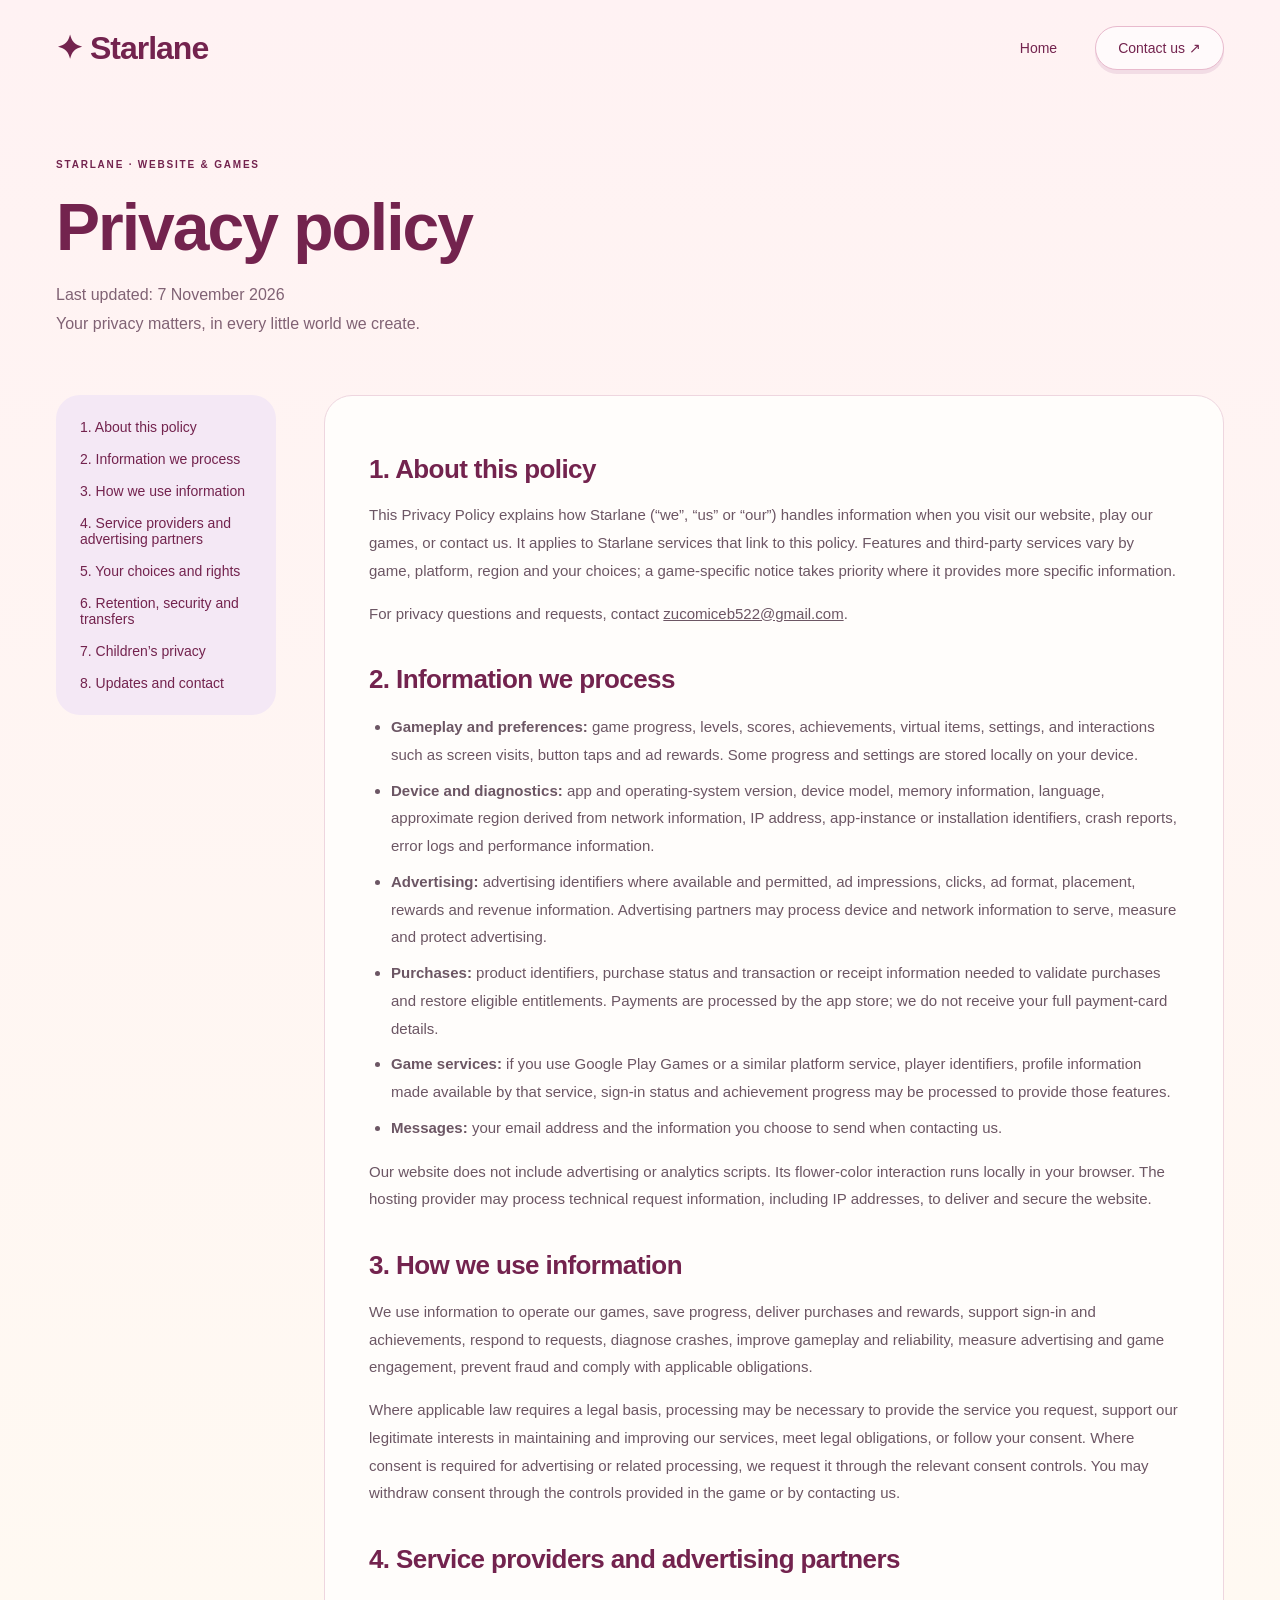
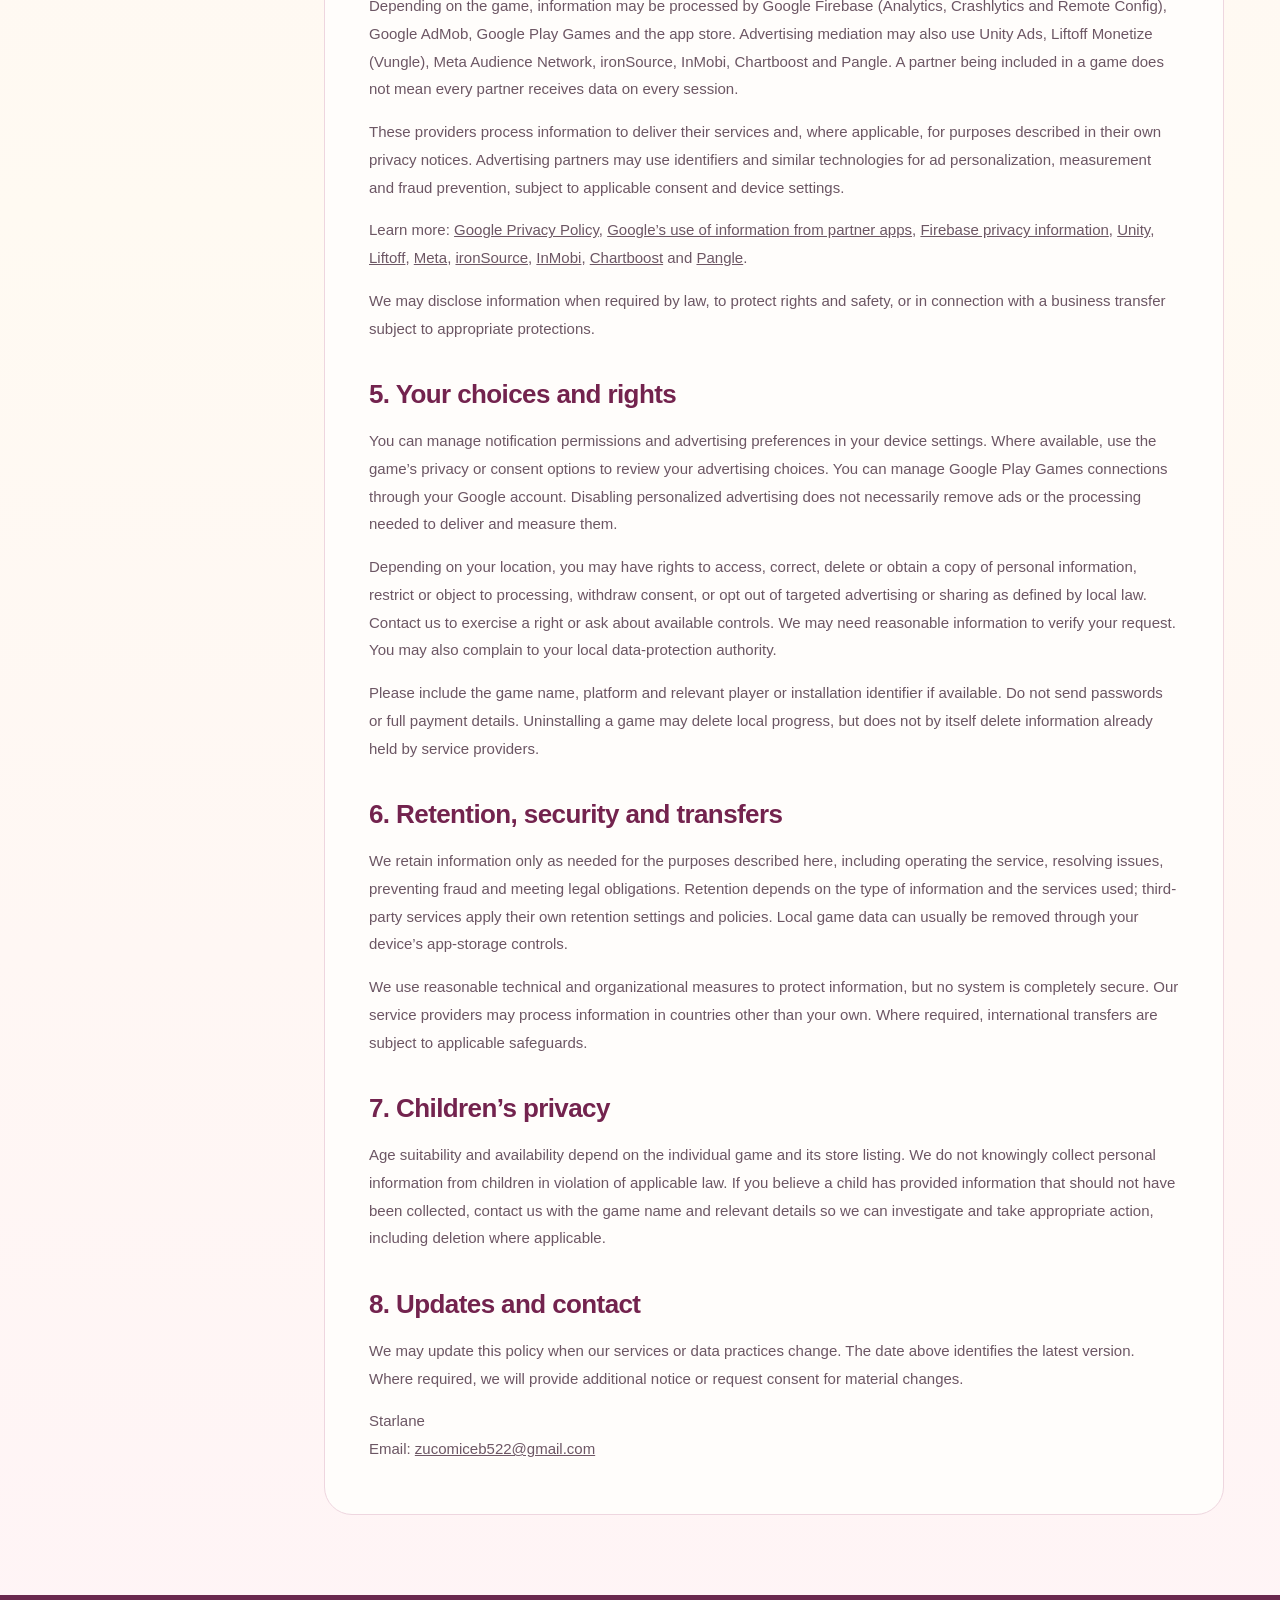
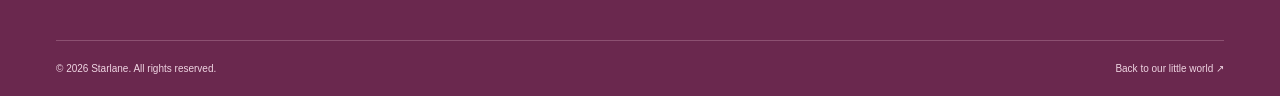
==== privacy.html @ 1c05ff97 "Redesign Starlane website and add general privacy policy" ====
<!doctype html>
<html lang="en"><head><meta charset="utf-8"><meta name="viewport" content="width=device-width, initial-scale=1"><title>Privacy Policy — Starlane</title><meta name="description" content="How Starlane handles information across our website and games, and how to contact us about your privacy."><meta name="theme-color" content="#fff7f4"><link rel="icon" href="favicon.svg" type="image/svg+xml"><link rel="stylesheet" href="style.css"></head><body><a class="skip" href="#main">Skip to content</a><header class="nav wrap"><a class="brand" href="index.html">✦ Starlane</a><nav aria-label="Main navigation"><a href="index.html">Home</a><a class="nav-contact" href="mailto:zucomiceb522@gmail.com">Contact us ↗</a></nav></header><main id="main" class="wrap"><div class="privacy-hero"><span class="eyebrow">STARLANE · WEBSITE &amp; GAMES</span><h1>Privacy policy</h1><p>Last updated: 7 November 2026<br>Your privacy matters, in every little world we create.</p></div><div class="privacy-layout"><nav class="privacy-toc" aria-label="Policy contents"><a href="#scope">1. About this policy</a><a href="#information">2. Information we process</a><a href="#purposes">3. How we use information</a><a href="#partners">4. Service providers and advertising partners</a><a href="#choices">5. Your choices and rights</a><a href="#retention">6. Retention, security and transfers</a><a href="#children">7. Children’s privacy</a><a href="#contact">8. Updates and contact</a></nav><article class="privacy-article"><section id="scope"><h2>1. About this policy</h2><p>This Privacy Policy explains how Starlane (“we”, “us” or “our”) handles information when you visit our website, play our games, or contact us. It applies to Starlane services that link to this policy. Features and third-party services vary by game, platform, region and your choices; a game-specific notice takes priority where it provides more specific information.</p><p>For privacy questions and requests, contact <a href="mailto:zucomiceb522@gmail.com">zucomiceb522@gmail.com</a>.</p></section><section id="information"><h2>2. Information we process</h2><ul><li><strong>Gameplay and preferences:</strong> game progress, levels, scores, achievements, virtual items, settings, and interactions such as screen visits, button taps and ad rewards. Some progress and settings are stored locally on your device.</li><li><strong>Device and diagnostics:</strong> app and operating-system version, device model, memory information, language, approximate region derived from network information, IP address, app-instance or installation identifiers, crash reports, error logs and performance information.</li><li><strong>Advertising:</strong> advertising identifiers where available and permitted, ad impressions, clicks, ad format, placement, rewards and revenue information. Advertising partners may process device and network information to serve, measure and protect advertising.</li><li><strong>Purchases:</strong> product identifiers, purchase status and transaction or receipt information needed to validate purchases and restore eligible entitlements. Payments are processed by the app store; we do not receive your full payment-card details.</li><li><strong>Game services:</strong> if you use Google Play Games or a similar platform service, player identifiers, profile information made available by that service, sign-in status and achievement progress may be processed to provide those features.</li><li><strong>Messages:</strong> your email address and the information you choose to send when contacting us.</li></ul><p>Our website does not include advertising or analytics scripts. Its flower-color interaction runs locally in your browser. The hosting provider may process technical request information, including IP addresses, to deliver and secure the website.</p></section><section id="purposes"><h2>3. How we use information</h2><p>We use information to operate our games, save progress, deliver purchases and rewards, support sign-in and achievements, respond to requests, diagnose crashes, improve gameplay and reliability, measure advertising and game engagement, prevent fraud and comply with applicable obligations.</p><p>Where applicable law requires a legal basis, processing may be necessary to provide the service you request, support our legitimate interests in maintaining and improving our services, meet legal obligations, or follow your consent. Where consent is required for advertising or related processing, we request it through the relevant consent controls. You may withdraw consent through the controls provided in the game or by contacting us.</p></section><section id="partners"><h2>4. Service providers and advertising partners</h2><p>Depending on the game, information may be processed by Google Firebase (Analytics, Crashlytics and Remote Config), Google AdMob, Google Play Games and the app store. Advertising mediation may also use Unity Ads, Liftoff Monetize (Vungle), Meta Audience Network, ironSource, InMobi, Chartboost and Pangle. A partner being included in a game does not mean every partner receives data on every session.</p><p>These providers process information to deliver their services and, where applicable, for purposes described in their own privacy notices. Advertising partners may use identifiers and similar technologies for ad personalization, measurement and fraud prevention, subject to applicable consent and device settings.</p><p>Learn more: <a href="https://policies.google.com/privacy">Google Privacy Policy</a>, <a href="https://policies.google.com/technologies/partner-sites">Google’s use of information from partner apps</a>, <a href="https://firebase.google.com/support/privacy">Firebase privacy information</a>, <a href="https://unity.com/legal/privacy-policy">Unity</a>, <a href="https://liftoff.io/privacy-policy/">Liftoff</a>, <a href="https://www.facebook.com/privacy/policy/">Meta</a>, <a href="https://www.is.com/privacy-policy/">ironSource</a>, <a href="https://www.inmobi.com/privacy-policy">InMobi</a>, <a href="https://www.chartboost.com/legal/privacy-policy/">Chartboost</a> and <a href="https://www.pangleglobal.com/privacy">Pangle</a>.</p><p>We may disclose information when required by law, to protect rights and safety, or in connection with a business transfer subject to appropriate protections.</p></section><section id="choices"><h2>5. Your choices and rights</h2><p>You can manage notification permissions and advertising preferences in your device settings. Where available, use the game’s privacy or consent options to review your advertising choices. You can manage Google Play Games connections through your Google account. Disabling personalized advertising does not necessarily remove ads or the processing needed to deliver and measure them.</p><p>Depending on your location, you may have rights to access, correct, delete or obtain a copy of personal information, restrict or object to processing, withdraw consent, or opt out of targeted advertising or sharing as defined by local law. Contact us to exercise a right or ask about available controls. We may need reasonable information to verify your request. You may also complain to your local data-protection authority.</p><p>Please include the game name, platform and relevant player or installation identifier if available. Do not send passwords or full payment details. Uninstalling a game may delete local progress, but does not by itself delete information already held by service providers.</p></section><section id="retention"><h2>6. Retention, security and transfers</h2><p>We retain information only as needed for the purposes described here, including operating the service, resolving issues, preventing fraud and meeting legal obligations. Retention depends on the type of information and the services used; third-party services apply their own retention settings and policies. Local game data can usually be removed through your device’s app-storage controls.</p><p>We use reasonable technical and organizational measures to protect information, but no system is completely secure. Our service providers may process information in countries other than your own. Where required, international transfers are subject to applicable safeguards.</p></section><section id="children"><h2>7. Children’s privacy</h2><p>Age suitability and availability depend on the individual game and its store listing. We do not knowingly collect personal information from children in violation of applicable law. If you believe a child has provided information that should not have been collected, contact us with the game name and relevant details so we can investigate and take appropriate action, including deletion where applicable.</p></section><section id="contact"><h2>8. Updates and contact</h2><p>We may update this policy when our services or data practices change. The date above identifies the latest version. Where required, we will provide additional notice or request consent for material changes.</p><p>Starlane<br>Email: <a href="mailto:zucomiceb522@gmail.com">zucomiceb522@gmail.com</a></p></section></article></div></main><footer><div class="wrap footer-bottom"><span>© 2026 Starlane. All rights reserved.</span><div><a href="index.html">Back to our little world ↗</a></div></div></footer></body></html>
---- style.css ----
:root{--paper:#f7f7ee;--ink:#263b30;--muted:#667067;--orange:#ee8253;--line:#daddce;--p1:#ed8965;--p2:#afa0d9;--p3:#ecc968}*{box-sizing:border-box}html{scroll-behavior:smooth;scroll-padding-top:35px}body{margin:0;background:var(--paper);color:var(--ink);font-family:'Trebuchet MS',Arial,sans-serif;-webkit-font-smoothing:antialiased}a{color:inherit;text-decoration:none}button{font:inherit}button,a{-webkit-tap-highlight-color:transparent}a:focus-visible,button:focus-visible{outline:3px solid var(--orange);outline-offset:6px}::selection{background:#f6ca9d}.wrap{width:min(1320px,calc(100% - 112px));margin:auto}.nav{height:108px;display:flex;justify-content:space-between;align-items:center;border-bottom:1px solid var(--line)}.brand{display:flex;align-items:center;font-family:'Arial Rounded MT Bold','Trebuchet MS',sans-serif;font-size:32px;font-weight:800;letter-spacing:-1.7px;gap:10px}.brand svg{width:35px;height:35px}.brand-dot{font-size:10px;align-self:flex-start;margin-top:7px;letter-spacing:0}.nav nav{display:flex;align-items:center;gap:38px;font-size:14px;font-weight:500}.nav nav a:not(.nav-contact):hover{color:#c76338}.nav-contact{border:1px solid var(--ink);border-radius:30px;padding:13px 22px}.nav-contact span{margin-left:20px}.hero{display:grid;grid-template-columns:1fr 1fr;gap:42px;padding-top:65px;padding-bottom:70px;align-items:center}.eyebrow{font-size:10px;letter-spacing:1.8px;font-weight:700;display:block;line-height:1.7}.hero .eyebrow{display:flex;gap:9px;align-items:center}.status-dot{width:7px;height:7px;border-radius:50%;background:#6c9572}.hero h1{font-family:'Arial Rounded MT Bold','Trebuchet MS',sans-serif;font-size:clamp(48px,5.2vw,77px);line-height:1.09;letter-spacing:-4px;font-weight:500;margin:28px 0 24px}em{font-style:normal;color:var(--orange)}.hero-copy>p{font-size:17px;line-height:1.8;color:var(--muted);margin-bottom:30px}.button{display:inline-flex;align-items:center;gap:35px;padding:18px 25px;border-radius:32px;font-size:14px;font-weight:500;transition:transform .2s,background .2s}.button:hover{transform:translateY(-3px);background:#3d5846}.dark{background:var(--ink);color:var(--paper)}.button span{font-size:23px;line-height:18px}.hero-note{font-size:12px;margin-top:30px;color:var(--muted);display:flex;gap:10px;align-items:center}.hand-star{color:var(--orange);font-size:26px}.hero-art{position:relative;background:#d0dfc8;border-radius:130px 130px 26px 26px;overflow:hidden;aspect-ratio:1.03}.world{width:100%;height:100%;display:block}.art-label{position:absolute;top:39px;left:0;right:0;text-align:center;font-size:9px;letter-spacing:2px;z-index:1;color:#4e6c54}.art-caption{position:absolute;bottom:25px;left:27px;font-size:15px;display:flex;gap:9px;align-items:center}.mini-orbit{font-size:23px;color:#365d43}.art-coordinate{position:absolute;bottom:31px;right:22px;font-size:8px;letter-spacing:1px;color:#52705a}.cloud{animation:drift 9s ease-in-out infinite alternate}.ribbon{background:#e7eacb;border-top:1px solid #d6ddbc;border-bottom:1px solid #d6ddbc;overflow:hidden;padding:20px 0}.ribbon>div{display:flex;align-items:center;justify-content:space-around;gap:48px;white-space:nowrap;font-size:12px;letter-spacing:2px;font-weight:500;width:max-content;min-width:100%}.ribbon span{font-size:23px;color:#6c7e50}.play-section{padding-top:100px;padding-bottom:105px}.section-top{display:flex;align-items:flex-end;justify-content:space-between;gap:50px;margin-bottom:48px}h2{font-family:'Arial Rounded MT Bold','Trebuchet MS',sans-serif;font-weight:500;font-size:clamp(36px,3.9vw,55px);letter-spacing:-2.6px;line-height:1.15;margin:21px 0 0}.section-top>p{font-size:15px;line-height:1.8;color:var(--muted);margin-bottom:4px;max-width:360px}.play-grid{display:grid;grid-template-columns:1.16fr .84fr;gap:66px;align-items:center}.garden-card{border:1px solid #e2dfcf;background:#eeeedf;border-radius:22px;overflow:hidden}.card-top{display:flex;justify-content:space-between;align-items:center;padding:25px 25px 0;font-size:10px;letter-spacing:1.3px}.tiny-pill{font-size:8px;letter-spacing:.9px;border:1px solid #bcc4ad;padding:7px 10px;border-radius:20px}.garden{display:block;width:100%;height:auto}.petals{transition:fill .45s}.p1{fill:var(--p1)}.p2{fill:var(--p2)}.p3{fill:var(--p3)}.palette-row{display:flex;justify-content:space-between;align-items:center;padding:0 25px;background:#f8f7ed;gap:15px}.palette-row p{font-size:14px}.palettes{display:flex;gap:11px}.swatch{width:25px;height:25px;border:3px solid #f8f7ed;outline:1px solid transparent;cursor:pointer;background:var(--swatch);border-radius:50%;transition:transform .2s}.swatch:hover{transform:scale(1.15)}.swatch.active{outline-color:#344b37}.swatch:focus-visible{outline:3px solid #344b37;outline-offset:3px}.demo-note{font-size:10px;margin:0;background:#f8f7ed;padding:0 25px 20px;color:#7a8274;min-height:32px}.note-spark{font-size:43px;color:var(--orange);display:block;margin-bottom:14px}.play-note h3{font-family:'Arial Rounded MT Bold','Trebuchet MS',sans-serif;font-size:34px;font-weight:500;letter-spacing:-1.3px;line-height:1.2;margin:0 0 17px}.play-note>p{font-size:15px;color:var(--muted);line-height:1.8;max-width:360px;margin-bottom:28px}.focus-item{display:flex;gap:20px;padding:17px 0;border-top:1px solid var(--line)}.focus-item>span{font-size:10px;color:#87917f;line-height:23px}.focus-item h4{font-size:15px;font-weight:500;margin:0 0 5px}.focus-item p{margin:0;font-size:13px;line-height:1.5;color:var(--muted)}.studio-section{background:#efeee2;border-top:1px solid #e4e4d8;border-bottom:1px solid #e4e4d8;padding:90px 0}.studio-grid{display:grid;grid-template-columns:1fr 1fr;gap:100px}.studio-sign{display:flex;gap:15px;align-items:center;margin-top:40px}.studio-sign svg{width:49px}.studio-sign span{font-size:20px;letter-spacing:4px}.studio-sign small{font-size:8px;letter-spacing:1.1px}.studio-story{padding-top:12px}.studio-story .large-copy{font-size:25px;line-height:1.5;color:var(--ink);letter-spacing:-.4px}.studio-story p{font-size:15px;line-height:1.9;color:var(--muted);margin:0 0 23px}.studio-facts{display:flex;gap:65px;padding-top:25px;border-top:1px solid #d7dbcb;margin-top:32px}.studio-facts div{display:flex;flex-direction:column;gap:10px}.studio-facts small{font-size:9px;letter-spacing:1.4px;color:var(--muted)}.studio-facts span{font-size:14px}.contact-section{padding-top:100px;padding-bottom:90px}.contact-heading{display:flex;justify-content:space-between;align-items:center}.contact-heading h2{font-size:clamp(45px,5vw,70px);letter-spacing:-3px}.contact-star{font-size:130px;color:#e9bc70;margin-right:45px;line-height:1;transform:rotate(10deg)}.contact-bottom{display:flex;align-items:flex-end;justify-content:space-between;gap:35px;margin-top:35px}.contact-bottom p{font-size:15px;line-height:1.8;color:var(--muted);margin:0}.email-link{display:flex;gap:35px;font-family:'Arial Rounded MT Bold','Trebuchet MS',sans-serif;font-size:clamp(20px,2.1vw,29px);letter-spacing:-.5px;border-bottom:1px solid var(--ink);padding-bottom:12px}.email-link:hover{color:#b65e37}.email-link span{color:var(--orange)}footer{background:#263b30;color:#e8ecdf;padding:45px 0 0}.footer-main{display:flex;justify-content:space-between;gap:60px;padding-bottom:35px}.footer-main .brand{align-self:flex-start;font-size:31px}.company{max-width:580px}.company strong{font-size:12px;font-weight:500}.company p{font-size:11px;line-height:1.8;color:#b7c4b6;margin:9px 0}.company .registration{font-size:10px;color:#a5b6a5}.footer-bottom{border-top:1px solid #46594a;padding:22px 0;display:flex;justify-content:space-between;gap:20px;font-size:10px;color:#bac7b7}.footer-bottom>div{display:flex;gap:30px}.footer-bottom button{border:0;padding:0;color:inherit;background:none;font-size:10px;cursor:pointer}dialog{background:var(--paper);color:var(--ink);border:1px solid #ced5c4;border-radius:22px;padding:45px;width:min(590px,calc(100% - 32px));max-height:85vh}dialog::backdrop{background:#172b2480;backdrop-filter:blur(5px)}dialog h2{font-size:35px;margin-bottom:20px}dialog p{font-size:14px;line-height:1.8;color:var(--muted)}dialog a{text-decoration:underline}dialog small{font-size:11px;color:var(--muted)}.close-dialog{position:absolute;right:17px;top:12px;font-size:28px;border:none;background:none;color:var(--ink);cursor:pointer;padding:5px 10px}.skip{position:fixed;left:15px;top:-70px;background:var(--ink);color:white;padding:15px;z-index:10}.skip:focus{top:10px}@keyframes drift{to{transform:translateX(10px)}}
@media(min-width:1600px){.wrap{width:min(1380px,calc(100% - 160px))}.hero h1{font-size:84px}.hero{gap:70px}}
@media(max-width:1050px){.wrap{width:calc(100% - 64px)}.hero{gap:28px}.hero h1{font-size:56px;letter-spacing:-3px}.hero-copy>p{font-size:15px}.hero-art{border-radius:90px 90px 22px 22px}.art-coordinate{display:none}.art-label{font-size:7px;top:28px}.art-caption{font-size:12px}.play-grid{gap:35px}.studio-grid{gap:50px}.contact-bottom{align-items:flex-start;flex-direction:column}.nav nav{gap:24px}}
@media(max-width:700px){.wrap{width:calc(100% - 40px)}.nav{height:85px}.brand{font-size:27px}.brand svg{width:29px}.nav nav{gap:16px}.nav nav>a:not(.nav-contact){display:none}.nav-contact{font-size:12px;padding:11px 16px}.hero{grid-template-columns:1fr;padding-top:45px;padding-bottom:38px;gap:32px}.hero h1{font-size:57px;letter-spacing:-3.5px;margin-top:22px}.hero-copy>p{font-size:15px}.hero .eyebrow{font-size:8px;letter-spacing:1.4px}.hero-note{margin-top:21px}.hero-art{max-width:500px;width:100%;justify-self:center;border-radius:90px 90px 22px 22px}.art-label{font-size:8px}.art-caption{font-size:13px}.ribbon{padding:15px 0}.ribbon>div{font-size:10px;gap:30px}.play-section{padding-top:60px;padding-bottom:60px}.section-top{display:block;margin-bottom:30px}.section-top>p{margin-top:22px;font-size:14px}.play-grid{grid-template-columns:1fr;gap:35px}h2{font-size:40px;letter-spacing:-2px}.card-top{padding:20px 17px 0;font-size:8px}.tiny-pill{font-size:7px}.palette-row{padding:0 17px}.palette-row p{font-size:12px}.palettes{gap:8px}.swatch{width:24px;height:24px}.demo-note{padding-left:17px}.play-note h3{font-size:32px}.note-spark{font-size:35px}.studio-section{padding:60px 0}.studio-grid{grid-template-columns:1fr;gap:32px}.studio-sign{margin-top:25px}.studio-story .large-copy{font-size:23px}.studio-story p{font-size:14px}.studio-facts{gap:45px}.contact-section{padding-top:65px;padding-bottom:60px}.contact-heading h2{font-size:43px;letter-spacing:-2.3px}.contact-star{font-size:65px;margin-right:0}.contact-bottom{gap:25px}.email-link{font-size:23px;gap:25px}.footer-main{flex-direction:column;gap:25px}.company strong{line-height:1.6}.footer-bottom{flex-direction:column;gap:18px}.footer-bottom>div{justify-content:space-between}.company p{font-size:10px}.contact-bottom p{font-size:14px}dialog{padding:35px 25px}}
@media(prefers-reduced-motion:reduce){html{scroll-behavior:auto}*,*::before,*::after{animation:none!important;transition:none!important}}

/* Starlane's pastel playground */
:root{--paper:#fff8f5;--ink:#73234e;--muted:#806274;--orange:#b64174;--line:#eed6df;--p1:#f2a4c7;--p2:#b9a1e1;--p3:#f4d776}
body{background:linear-gradient(180deg,#fff2f3 0%,#fffaf2 55%,#fff4f6 100%)}
.nav{height:96px;border:0}.brand{letter-spacing:-1px}.brand svg{color:#dc9c28}.nav-contact{background:#fffafb;border-color:#e8bacd;box-shadow:0 4px 0 #f2dce5}.nav nav a:not(.nav-contact):hover{color:#b64174}
.hero-banner{position:relative;max-width:1600px;margin:0 auto 40px;overflow:hidden;border-radius:36px;background:#ffe8df;box-shadow:0 16px 55px #a45d7b14}
.hero-landscape{display:block;width:100%;height:auto}.hero-welcome{position:absolute;left:7%;top:54%;width:48%;max-width:550px}.hero-welcome h1{font-size:clamp(24px,3vw,44px);letter-spacing:-1.3px;margin:12px 0}.hero-welcome p{font-size:16px;line-height:1.6;max-width:370px;margin:0 0 20px}.hero-welcome .eyebrow{font-size:9px}.button{font-weight:700;box-shadow:0 5px 0 #4e1738,0 9px 20px #73234e26}.button:hover{background:#91345f;transform:translateY(-2px)}
.ribbon{background:#f5e7fa;border-color:#ead6f1;color:#85528f}.ribbon span{color:#c780ab}
h2,.play-note h3{font-weight:700}.garden-card{border:6px solid #fff;border-radius:32px;background:#f8e8f0;box-shadow:0 16px 40px #a45d7b14}.palette-row,.demo-note{background:#fffafb}.tiny-pill{border-color:#d5a6c3;background:#fff6fa;color:#73234e}.swatch{border-color:#fffafb}.swatch.active{outline-color:#73234e}.focus-item>span{color:#a24e7d;background:#f5dfeb;border-radius:50%;min-width:29px;height:29px;text-align:center;line-height:29px}.note-spark{color:#cc8bc5}
.studio-section{background:#f3eafa;border-color:#e9dbee}.studio-sign svg{filter:hue-rotate(290deg)}.studio-facts{border-color:#dfcce7}.contact-mascot{width:200px;height:200px;border-radius:50%;box-shadow:0 14px 35px #c4789a20}.email-link{overflow-wrap:anywhere}.email-link:hover{color:#a43e71}
footer{background:#6a284e;color:#fff4f4}.company p,.footer-bottom{color:#efd5e2}.footer-bottom{border-color:#8c5071}.footer-main .brand{color:#ffe49b}
.privacy-hero{padding:60px 0 40px;max-width:900px}.privacy-hero h1{font-size:clamp(42px,6vw,66px);letter-spacing:-2px;margin:16px 0}.privacy-hero p{line-height:1.8;color:var(--muted)}.privacy-layout{display:grid;grid-template-columns:220px 1fr;gap:48px;padding-bottom:80px;align-items:start}.privacy-toc{position:sticky;top:25px;display:grid;gap:16px;padding:24px;background:#f4e8f5;border-radius:24px;font-size:14px}.privacy-article{background:#fffdfb;border:1px solid var(--line);border-radius:28px;padding:36px 44px;min-width:0}.privacy-article section{scroll-margin-top:30px;margin-bottom:36px}.privacy-article h2{font-size:26px;letter-spacing:-.6px;line-height:1.3}.privacy-article p,.privacy-article li{font-size:15px;line-height:1.85;color:#6c5664}.privacy-article a{text-decoration:underline;overflow-wrap:anywhere}.privacy-article li{margin:8px 0}.privacy-article ul{padding-left:22px}.privacy-article section:last-child{margin-bottom:0}
@media(max-width:1050px){.hero-banner{border-radius:24px;margin:0 20px 30px}.hero-welcome{top:53%}.hero-welcome p{font-size:13px;margin-bottom:12px}.hero-welcome .button{padding:12px 22px}.privacy-layout{grid-template-columns:180px 1fr;gap:24px}.privacy-article{padding:25px}}
@media(max-width:700px){.nav{height:80px}.hero-banner{margin:0 12px 28px;border-radius:25px}.hero-welcome{position:relative;left:auto;top:auto;width:auto;max-width:none;padding:24px 26px 30px;background:linear-gradient(#ffe8df,#fff1eb)}.hero-welcome h1{font-size:33px}.hero-welcome p{font-size:15px;max-width:330px}.hero-welcome .eyebrow{font-size:9px}.hero-welcome .button{margin-top:6px;padding:16px 24px}.contact-mascot{width:100px;height:100px}.contact-heading{gap:12px}.contact-heading h2{font-size:36px}.email-link{font-size:clamp(17px,5.4vw,23px);gap:12px}.privacy-hero{padding-top:30px}.privacy-layout{display:block}.privacy-toc{position:static;margin-bottom:25px;grid-template-columns:1fr 1fr;gap:14px;font-size:13px}.privacy-article{padding:22px}.privacy-article h2{font-size:23px}}

@media(min-width:701px){.hero-welcome{padding:22px 28px;background:#fff8eee8;border:1px solid #ffffffb3;border-radius:28px;width:42%;max-width:470px;box-shadow:0 8px 30px #8b4d7112;backdrop-filter:blur(8px)}}
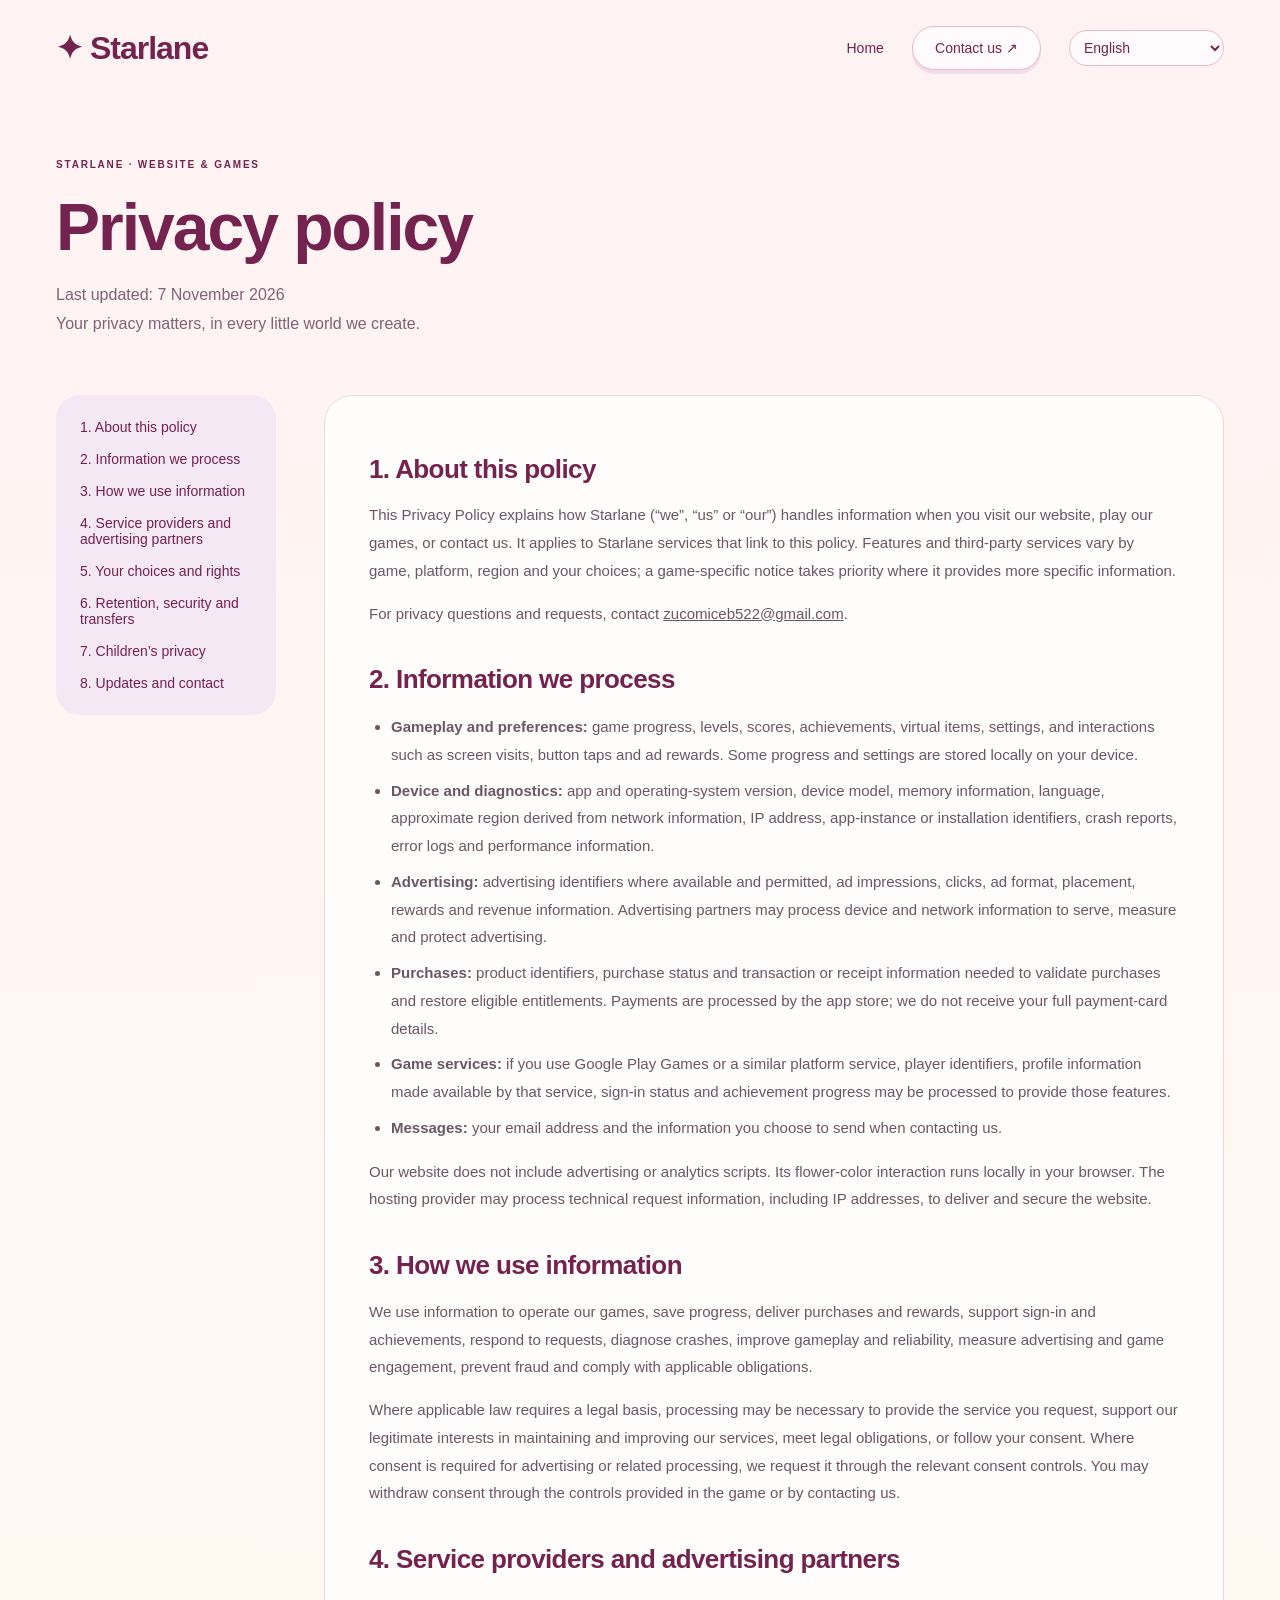
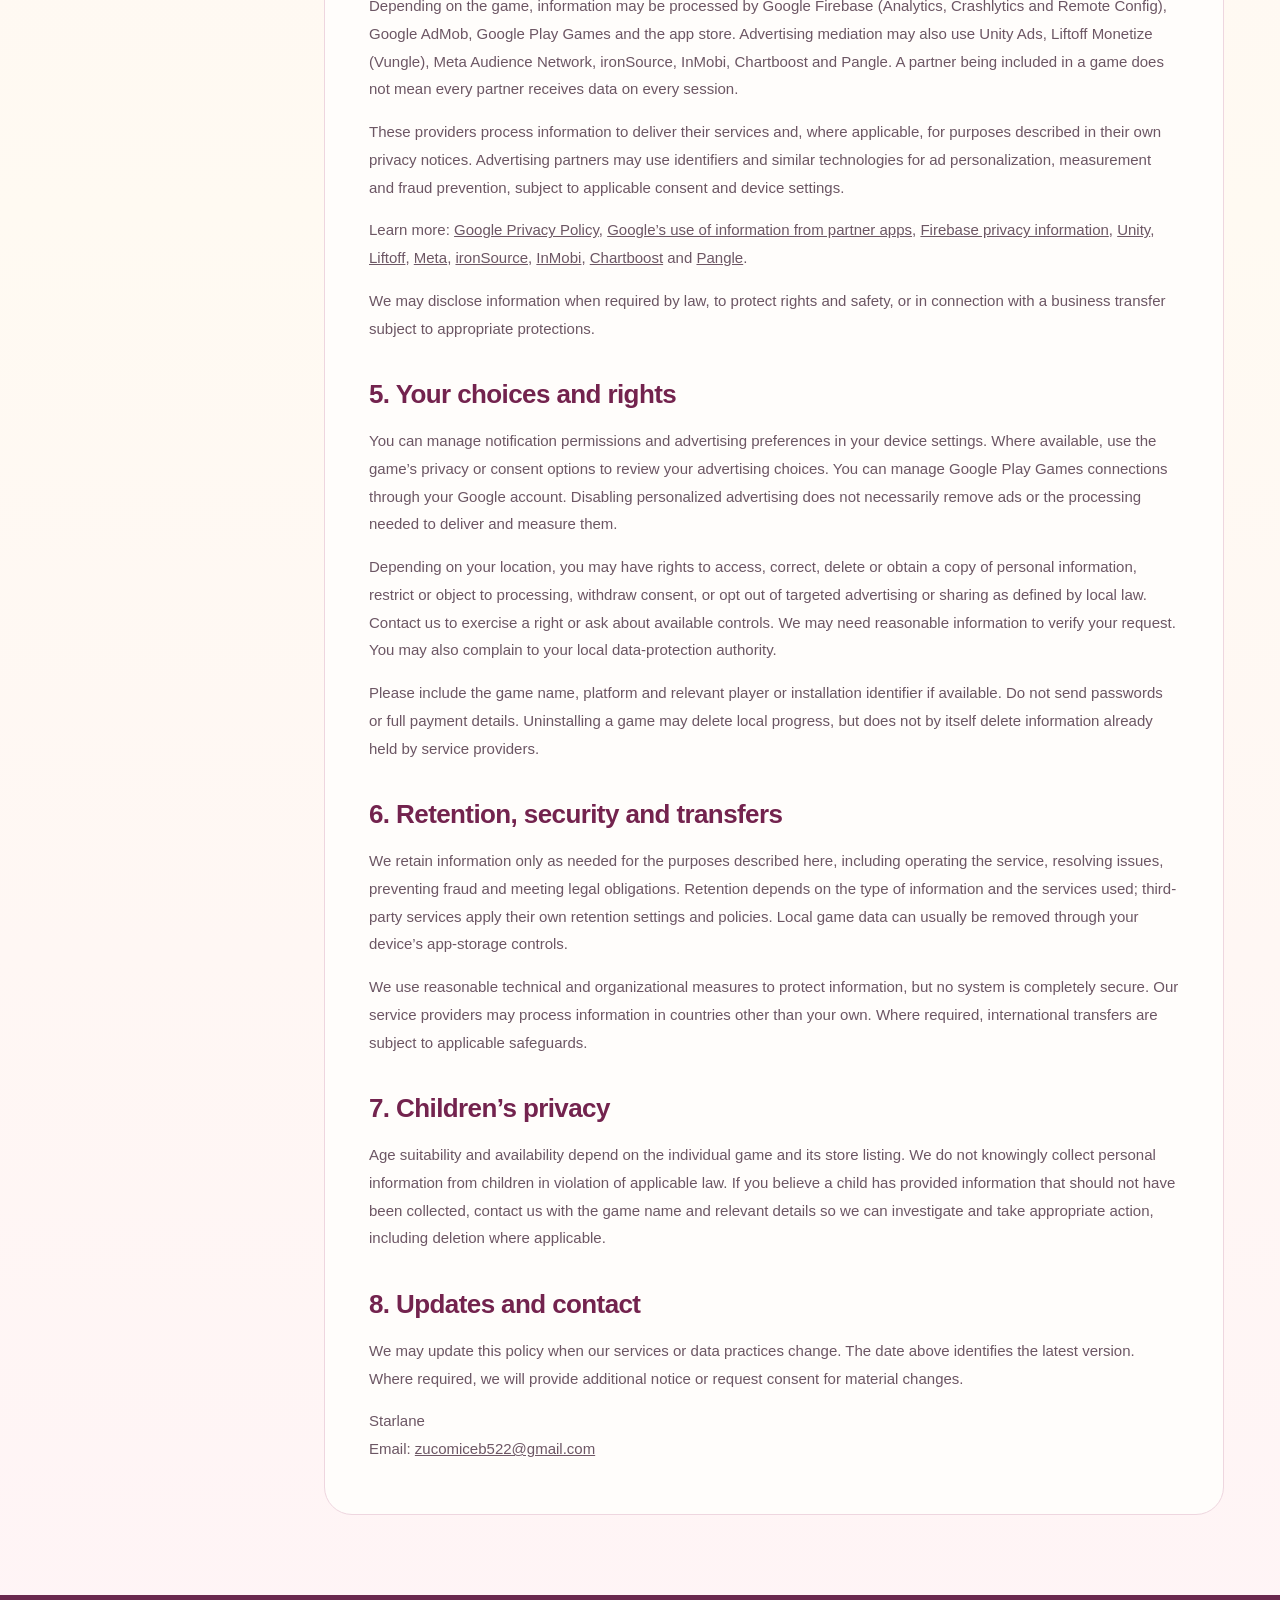
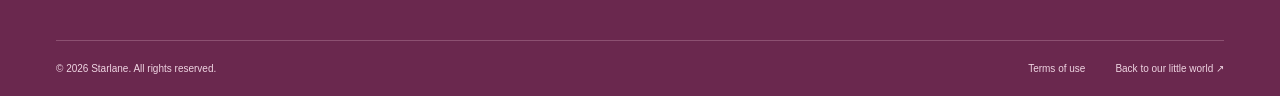
==== commit 09f7e62a: "Add 12-language website and terms of use" ====
--- a/privacy.html
+++ b/privacy.html
@@ -1,2 +1,3 @@
 <!doctype html>
-<html lang="en"><head><meta charset="utf-8"><meta name="viewport" content="width=device-width, initial-scale=1"><title>Privacy Policy — Starlane</title><meta name="description" content="How Starlane handles information across our website and games, and how to contact us about your privacy."><meta name="theme-color" content="#fff7f4"><link rel="icon" href="favicon.svg" type="image/svg+xml"><link rel="stylesheet" href="style.css"></head><body><a class="skip" href="#main">Skip to content</a><header class="nav wrap"><a class="brand" href="index.html">✦ Starlane</a><nav aria-label="Main navigation"><a href="index.html">Home</a><a class="nav-contact" href="mailto:zucomiceb522@gmail.com">Contact us ↗</a></nav></header><main id="main" class="wrap"><div class="privacy-hero"><span class="eyebrow">STARLANE · WEBSITE &amp; GAMES</span><h1>Privacy policy</h1><p>Last updated: 7 November 2026<br>Your privacy matters, in every little world we create.</p></div><div class="privacy-layout"><nav class="privacy-toc" aria-label="Policy contents"><a href="#scope">1. About this policy</a><a href="#information">2. Information we process</a><a href="#purposes">3. How we use information</a><a href="#partners">4. Service providers and advertising partners</a><a href="#choices">5. Your choices and rights</a><a href="#retention">6. Retention, security and transfers</a><a href="#children">7. Children’s privacy</a><a href="#contact">8. Updates and contact</a></nav><article class="privacy-article"><section id="scope"><h2>1. About this policy</h2><p>This Privacy Policy explains how Starlane (“we”, “us” or “our”) handles information when you visit our website, play our games, or contact us. It applies to Starlane services that link to this policy. Features and third-party services vary by game, platform, region and your choices; a game-specific notice takes priority where it provides more specific information.</p><p>For privacy questions and requests, contact <a href="mailto:zucomiceb522@gmail.com">zucomiceb522@gmail.com</a>.</p></section><section id="information"><h2>2. Information we process</h2><ul><li><strong>Gameplay and preferences:</strong> game progress, levels, scores, achievements, virtual items, settings, and interactions such as screen visits, button taps and ad rewards. Some progress and settings are stored locally on your device.</li><li><strong>Device and diagnostics:</strong> app and operating-system version, device model, memory information, language, approximate region derived from network information, IP address, app-instance or installation identifiers, crash reports, error logs and performance information.</li><li><strong>Advertising:</strong> advertising identifiers where available and permitted, ad impressions, clicks, ad format, placement, rewards and revenue information. Advertising partners may process device and network information to serve, measure and protect advertising.</li><li><strong>Purchases:</strong> product identifiers, purchase status and transaction or receipt information needed to validate purchases and restore eligible entitlements. Payments are processed by the app store; we do not receive your full payment-card details.</li><li><strong>Game services:</strong> if you use Google Play Games or a similar platform service, player identifiers, profile information made available by that service, sign-in status and achievement progress may be processed to provide those features.</li><li><strong>Messages:</strong> your email address and the information you choose to send when contacting us.</li></ul><p>Our website does not include advertising or analytics scripts. Its flower-color interaction runs locally in your browser. The hosting provider may process technical request information, including IP addresses, to deliver and secure the website.</p></section><section id="purposes"><h2>3. How we use information</h2><p>We use information to operate our games, save progress, deliver purchases and rewards, support sign-in and achievements, respond to requests, diagnose crashes, improve gameplay and reliability, measure advertising and game engagement, prevent fraud and comply with applicable obligations.</p><p>Where applicable law requires a legal basis, processing may be necessary to provide the service you request, support our legitimate interests in maintaining and improving our services, meet legal obligations, or follow your consent. Where consent is required for advertising or related processing, we request it through the relevant consent controls. You may withdraw consent through the controls provided in the game or by contacting us.</p></section><section id="partners"><h2>4. Service providers and advertising partners</h2><p>Depending on the game, information may be processed by Google Firebase (Analytics, Crashlytics and Remote Config), Google AdMob, Google Play Games and the app store. Advertising mediation may also use Unity Ads, Liftoff Monetize (Vungle), Meta Audience Network, ironSource, InMobi, Chartboost and Pangle. A partner being included in a game does not mean every partner receives data on every session.</p><p>These providers process information to deliver their services and, where applicable, for purposes described in their own privacy notices. Advertising partners may use identifiers and similar technologies for ad personalization, measurement and fraud prevention, subject to applicable consent and device settings.</p><p>Learn more: <a href="https://policies.google.com/privacy">Google Privacy Policy</a>, <a href="https://policies.google.com/technologies/partner-sites">Google’s use of information from partner apps</a>, <a href="https://firebase.google.com/support/privacy">Firebase privacy information</a>, <a href="https://unity.com/legal/privacy-policy">Unity</a>, <a href="https://liftoff.io/privacy-policy/">Liftoff</a>, <a href="https://www.facebook.com/privacy/policy/">Meta</a>, <a href="https://www.is.com/privacy-policy/">ironSource</a>, <a href="https://www.inmobi.com/privacy-policy">InMobi</a>, <a href="https://www.chartboost.com/legal/privacy-policy/">Chartboost</a> and <a href="https://www.pangleglobal.com/privacy">Pangle</a>.</p><p>We may disclose information when required by law, to protect rights and safety, or in connection with a business transfer subject to appropriate protections.</p></section><section id="choices"><h2>5. Your choices and rights</h2><p>You can manage notification permissions and advertising preferences in your device settings. Where available, use the game’s privacy or consent options to review your advertising choices. You can manage Google Play Games connections through your Google account. Disabling personalized advertising does not necessarily remove ads or the processing needed to deliver and measure them.</p><p>Depending on your location, you may have rights to access, correct, delete or obtain a copy of personal information, restrict or object to processing, withdraw consent, or opt out of targeted advertising or sharing as defined by local law. Contact us to exercise a right or ask about available controls. We may need reasonable information to verify your request. You may also complain to your local data-protection authority.</p><p>Please include the game name, platform and relevant player or installation identifier if available. Do not send passwords or full payment details. Uninstalling a game may delete local progress, but does not by itself delete information already held by service providers.</p></section><section id="retention"><h2>6. Retention, security and transfers</h2><p>We retain information only as needed for the purposes described here, including operating the service, resolving issues, preventing fraud and meeting legal obligations. Retention depends on the type of information and the services used; third-party services apply their own retention settings and policies. Local game data can usually be removed through your device’s app-storage controls.</p><p>We use reasonable technical and organizational measures to protect information, but no system is completely secure. Our service providers may process information in countries other than your own. Where required, international transfers are subject to applicable safeguards.</p></section><section id="children"><h2>7. Children’s privacy</h2><p>Age suitability and availability depend on the individual game and its store listing. We do not knowingly collect personal information from children in violation of applicable law. If you believe a child has provided information that should not have been collected, contact us with the game name and relevant details so we can investigate and take appropriate action, including deletion where applicable.</p></section><section id="contact"><h2>8. Updates and contact</h2><p>We may update this policy when our services or data practices change. The date above identifies the latest version. Where required, we will provide additional notice or request consent for material changes.</p><p>Starlane<br>Email: <a href="mailto:zucomiceb522@gmail.com">zucomiceb522@gmail.com</a></p></section></article></div></main><footer><div class="wrap footer-bottom"><span>© 2026 Starlane. All rights reserved.</span><div><a href="index.html">Back to our little world ↗</a></div></div></footer></body></html>+<html lang="en"><head><meta charset="utf-8"><meta name="viewport" content="width=device-width, initial-scale=1"><title>Privacy Policy — Starlane</title><meta name="description" content="How Starlane handles information across our website and games, and how to contact us about your privacy."><meta name="theme-color" content="#fff7f4"><link rel="icon" href="favicon.svg" type="image/svg+xml"><link rel="stylesheet" href="style.css"><script src="locales.js" defer></script>
+</head><body><a class="skip" href="#main">Skip to content</a><header class="nav wrap"><a class="brand" href="index.html">✦ Starlane</a><nav aria-label="Main navigation"><a href="index.html">Home</a><a class="nav-contact" href="mailto:zucomiceb522@gmail.com">Contact us ↗</a></nav></header><main id="main" class="wrap"><div class="privacy-hero"><span class="eyebrow">STARLANE · WEBSITE &amp; GAMES</span><h1>Privacy policy</h1><p>Last updated: 7 November 2026<br>Your privacy matters, in every little world we create.</p></div><div class="privacy-layout"><nav class="privacy-toc" aria-label="Policy contents"><a href="#scope">1. About this policy</a><a href="#information">2. Information we process</a><a href="#purposes">3. How we use information</a><a href="#partners">4. Service providers and advertising partners</a><a href="#choices">5. Your choices and rights</a><a href="#retention">6. Retention, security and transfers</a><a href="#children">7. Children’s privacy</a><a href="#contact">8. Updates and contact</a></nav><article class="privacy-article"><section id="scope"><h2>1. About this policy</h2><p>This Privacy Policy explains how Starlane (“we”, “us” or “our”) handles information when you visit our website, play our games, or contact us. It applies to Starlane services that link to this policy. Features and third-party services vary by game, platform, region and your choices; a game-specific notice takes priority where it provides more specific information.</p><p>For privacy questions and requests, contact <a href="mailto:zucomiceb522@gmail.com">zucomiceb522@gmail.com</a>.</p></section><section id="information"><h2>2. Information we process</h2><ul><li><strong>Gameplay and preferences:</strong> game progress, levels, scores, achievements, virtual items, settings, and interactions such as screen visits, button taps and ad rewards. Some progress and settings are stored locally on your device.</li><li><strong>Device and diagnostics:</strong> app and operating-system version, device model, memory information, language, approximate region derived from network information, IP address, app-instance or installation identifiers, crash reports, error logs and performance information.</li><li><strong>Advertising:</strong> advertising identifiers where available and permitted, ad impressions, clicks, ad format, placement, rewards and revenue information. Advertising partners may process device and network information to serve, measure and protect advertising.</li><li><strong>Purchases:</strong> product identifiers, purchase status and transaction or receipt information needed to validate purchases and restore eligible entitlements. Payments are processed by the app store; we do not receive your full payment-card details.</li><li><strong>Game services:</strong> if you use Google Play Games or a similar platform service, player identifiers, profile information made available by that service, sign-in status and achievement progress may be processed to provide those features.</li><li><strong>Messages:</strong> your email address and the information you choose to send when contacting us.</li></ul><p>Our website does not include advertising or analytics scripts. Its flower-color interaction runs locally in your browser. The hosting provider may process technical request information, including IP addresses, to deliver and secure the website.</p></section><section id="purposes"><h2>3. How we use information</h2><p>We use information to operate our games, save progress, deliver purchases and rewards, support sign-in and achievements, respond to requests, diagnose crashes, improve gameplay and reliability, measure advertising and game engagement, prevent fraud and comply with applicable obligations.</p><p>Where applicable law requires a legal basis, processing may be necessary to provide the service you request, support our legitimate interests in maintaining and improving our services, meet legal obligations, or follow your consent. Where consent is required for advertising or related processing, we request it through the relevant consent controls. You may withdraw consent through the controls provided in the game or by contacting us.</p></section><section id="partners"><h2>4. Service providers and advertising partners</h2><p>Depending on the game, information may be processed by Google Firebase (Analytics, Crashlytics and Remote Config), Google AdMob, Google Play Games and the app store. Advertising mediation may also use Unity Ads, Liftoff Monetize (Vungle), Meta Audience Network, ironSource, InMobi, Chartboost and Pangle. A partner being included in a game does not mean every partner receives data on every session.</p><p>These providers process information to deliver their services and, where applicable, for purposes described in their own privacy notices. Advertising partners may use identifiers and similar technologies for ad personalization, measurement and fraud prevention, subject to applicable consent and device settings.</p><p>Learn more: <a href="https://policies.google.com/privacy">Google Privacy Policy</a>, <a href="https://policies.google.com/technologies/partner-sites">Google’s use of information from partner apps</a>, <a href="https://firebase.google.com/support/privacy">Firebase privacy information</a>, <a href="https://unity.com/legal/privacy-policy">Unity</a>, <a href="https://liftoff.io/privacy-policy/">Liftoff</a>, <a href="https://www.facebook.com/privacy/policy/">Meta</a>, <a href="https://www.is.com/privacy-policy/">ironSource</a>, <a href="https://www.inmobi.com/privacy-policy">InMobi</a>, <a href="https://www.chartboost.com/legal/privacy-policy/">Chartboost</a> and <a href="https://www.pangleglobal.com/privacy">Pangle</a>.</p><p>We may disclose information when required by law, to protect rights and safety, or in connection with a business transfer subject to appropriate protections.</p></section><section id="choices"><h2>5. Your choices and rights</h2><p>You can manage notification permissions and advertising preferences in your device settings. Where available, use the game’s privacy or consent options to review your advertising choices. You can manage Google Play Games connections through your Google account. Disabling personalized advertising does not necessarily remove ads or the processing needed to deliver and measure them.</p><p>Depending on your location, you may have rights to access, correct, delete or obtain a copy of personal information, restrict or object to processing, withdraw consent, or opt out of targeted advertising or sharing as defined by local law. Contact us to exercise a right or ask about available controls. We may need reasonable information to verify your request. You may also complain to your local data-protection authority.</p><p>Please include the game name, platform and relevant player or installation identifier if available. Do not send passwords or full payment details. Uninstalling a game may delete local progress, but does not by itself delete information already held by service providers.</p></section><section id="retention"><h2>6. Retention, security and transfers</h2><p>We retain information only as needed for the purposes described here, including operating the service, resolving issues, preventing fraud and meeting legal obligations. Retention depends on the type of information and the services used; third-party services apply their own retention settings and policies. Local game data can usually be removed through your device’s app-storage controls.</p><p>We use reasonable technical and organizational measures to protect information, but no system is completely secure. Our service providers may process information in countries other than your own. Where required, international transfers are subject to applicable safeguards.</p></section><section id="children"><h2>7. Children’s privacy</h2><p>Age suitability and availability depend on the individual game and its store listing. We do not knowingly collect personal information from children in violation of applicable law. If you believe a child has provided information that should not have been collected, contact us with the game name and relevant details so we can investigate and take appropriate action, including deletion where applicable.</p></section><section id="contact"><h2>8. Updates and contact</h2><p>We may update this policy when our services or data practices change. The date above identifies the latest version. Where required, we will provide additional notice or request consent for material changes.</p><p>Starlane<br>Email: <a href="mailto:zucomiceb522@gmail.com">zucomiceb522@gmail.com</a></p></section></article></div></main><footer><div class="wrap footer-bottom"><span>© 2026 Starlane. All rights reserved.</span><div><a href="terms.html">Terms of use</a><a href="index.html">Back to our little world ↗</a></div></div></footer></body></html>
--- a/style.css
+++ b/style.css
@@ -19,3 +19,17 @@
 @media(max-width:700px){.nav{height:80px}.hero-banner{margin:0 12px 28px;border-radius:25px}.hero-welcome{position:relative;left:auto;top:auto;width:auto;max-width:none;padding:24px 26px 30px;background:linear-gradient(#ffe8df,#fff1eb)}.hero-welcome h1{font-size:33px}.hero-welcome p{font-size:15px;max-width:330px}.hero-welcome .eyebrow{font-size:9px}.hero-welcome .button{margin-top:6px;padding:16px 24px}.contact-mascot{width:100px;height:100px}.contact-heading{gap:12px}.contact-heading h2{font-size:36px}.email-link{font-size:clamp(17px,5.4vw,23px);gap:12px}.privacy-hero{padding-top:30px}.privacy-layout{display:block}.privacy-toc{position:static;margin-bottom:25px;grid-template-columns:1fr 1fr;gap:14px;font-size:13px}.privacy-article{padding:22px}.privacy-article h2{font-size:23px}}
 
 @media(min-width:701px){.hero-welcome{padding:22px 28px;background:#fff8eee8;border:1px solid #ffffffb3;border-radius:28px;width:42%;max-width:470px;box-shadow:0 8px 30px #8b4d7112;backdrop-filter:blur(8px)}}
+
+/* Keep the language control visible, including at narrow mobile widths. */
+.nav nav{gap:clamp(12px,2.2vw,30px);flex-wrap:wrap;justify-content:flex-end}
+.language-picker{font:inherit;color:var(--ink);background:#fffafb;border:1px solid #e8bacd;border-radius:22px;padding:8px 10px;max-width:100%}
+.language-picker:focus-visible{outline:3px solid var(--orange);outline-offset:3px}
+.legal-original{font-weight:700;text-decoration:underline;text-underline-offset:.2em}
+.footer-bottom>div{flex-wrap:wrap;row-gap:10px}
+html:not([lang=en]) .hero-welcome h1, .privacy-hero h1{overflow-wrap:anywhere}
+@media(max-width:700px){
+  .nav{height:auto;min-height:80px;gap:12px;padding-block:10px}
+  .nav nav{gap:8px 12px}
+  .nav nav .language-picker{font-size:13px;padding:6px 8px}
+  .nav nav .nav-contact{display:none}
+}
